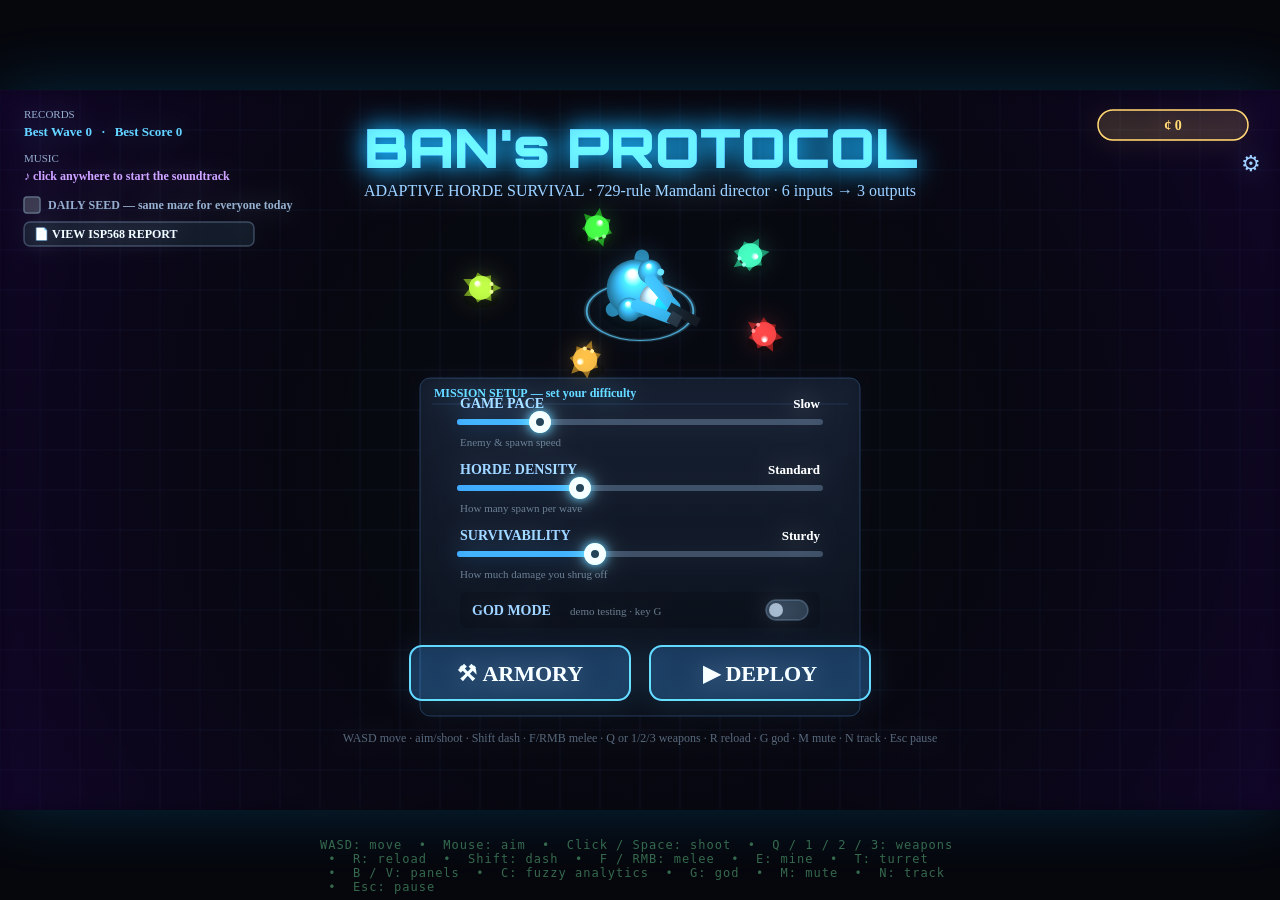
==== index.html @ 7b1310e1 "BAN's Protocol - ISP568 fuzzy horde shooter (full build + soundtrack)" ====
<!DOCTYPE html>
<html lang="en">
<head>
<meta charset="UTF-8">
<meta name="viewport" content="width=device-width, initial-scale=1.0">
<title>BAN's Protocol — Adaptive Horde Survival</title>
<!-- display font for titles; falls back to Segoe UI if offline -->
<link rel="preconnect" href="https://fonts.googleapis.com">
<link rel="preconnect" href="https://fonts.gstatic.com" crossorigin>
<link href="https://fonts.googleapis.com/css2?family=Orbitron:wght@500;700;900&display=swap" rel="stylesheet">
<link rel="stylesheet" href="css/style.css">
</head>
<body>
<div id="wrap"><canvas id="c"></canvas></div>
<div id="hint">WASD: move &nbsp;•&nbsp; Mouse: aim &nbsp;•&nbsp; Click / Space: shoot &nbsp;•&nbsp; Q / 1 / 2 / 3: weapons &nbsp;•&nbsp; R: reload &nbsp;•&nbsp; Shift: dash &nbsp;•&nbsp; F / RMB: melee &nbsp;•&nbsp; E: mine &nbsp;•&nbsp; T: turret &nbsp;•&nbsp; B / V: panels &nbsp;•&nbsp; C: fuzzy analytics &nbsp;•&nbsp; G: god &nbsp;•&nbsp; M: mute &nbsp;•&nbsp; N: track &nbsp;•&nbsp; Esc: pause</div>

<!-- Load order matters: each script builds on the previous ones. -->
<script src="js/config.js"></script>   <!-- canvas, ctx, W/H, resize -->
<script src="js/balance.js"></script>  <!-- central tuning constants -->
<script src="js/audio.js"></script>    <!-- procedural WebAudio engine (SFX + adaptive ambient) -->
<script src="js/world.js"></script>    <!-- maze generation, walls, LOS, fog, minimap -->
<script src="js/fuzzy.js"></script>    <!-- Mamdani fuzzy engine (243-rule director + per-enemy micro-FIS) -->
<script src="js/state.js"></script>    <!-- G game-state object + reset() -->
<script src="js/weapons.js"></script>  <!-- weapons, levelling, power-ups, coin meta -->
<script src="js/roguelite.js"></script><!-- perks, sector modifiers, deployables, barrels, achievements -->
<script src="js/mechanics.js"></script><!-- shoot/reload/spawn/update loop -->
<script src="js/input.js"></script>    <!-- keyboard + mouse handlers -->
<script src="js/render.js"></script>   <!-- world rendering + lights/shockwaves + pseudo-3D characters -->
<script src="js/post.js"></script>     <!-- full-screen bloom post-process -->
<script src="js/hud.js"></script>      <!-- gauges, MF graphs, rules panel, HUD -->
<script src="js/screens.js"></script>  <!-- setup / pause / death / settings / perks + click routing -->
<script src="js/analytics.js"></script><!-- fuzzy analytics overlay: control surface, heatmap, defuzz, CSV [C] -->
<script src="js/main.js"></script>     <!-- requestAnimationFrame loop -->
</body>
</html>
---- css/style.css ----
html,body{
  margin:0;height:100%;background:#06070d;overflow:hidden;
  font-family:'Segoe UI',Consolas,monospace;color:#cfe;user-select:none;
}
#wrap{position:fixed;inset:0;display:flex;align-items:center;justify-content:center;}
canvas#c{display:block;background:#06070d;box-shadow:0 0 60px #0af3;cursor:crosshair;}
#hint{
  position:fixed;bottom:6px;left:50%;transform:translateX(-50%);
  font-size:12px;color:#5a7;opacity:.6;letter-spacing:1px;
}
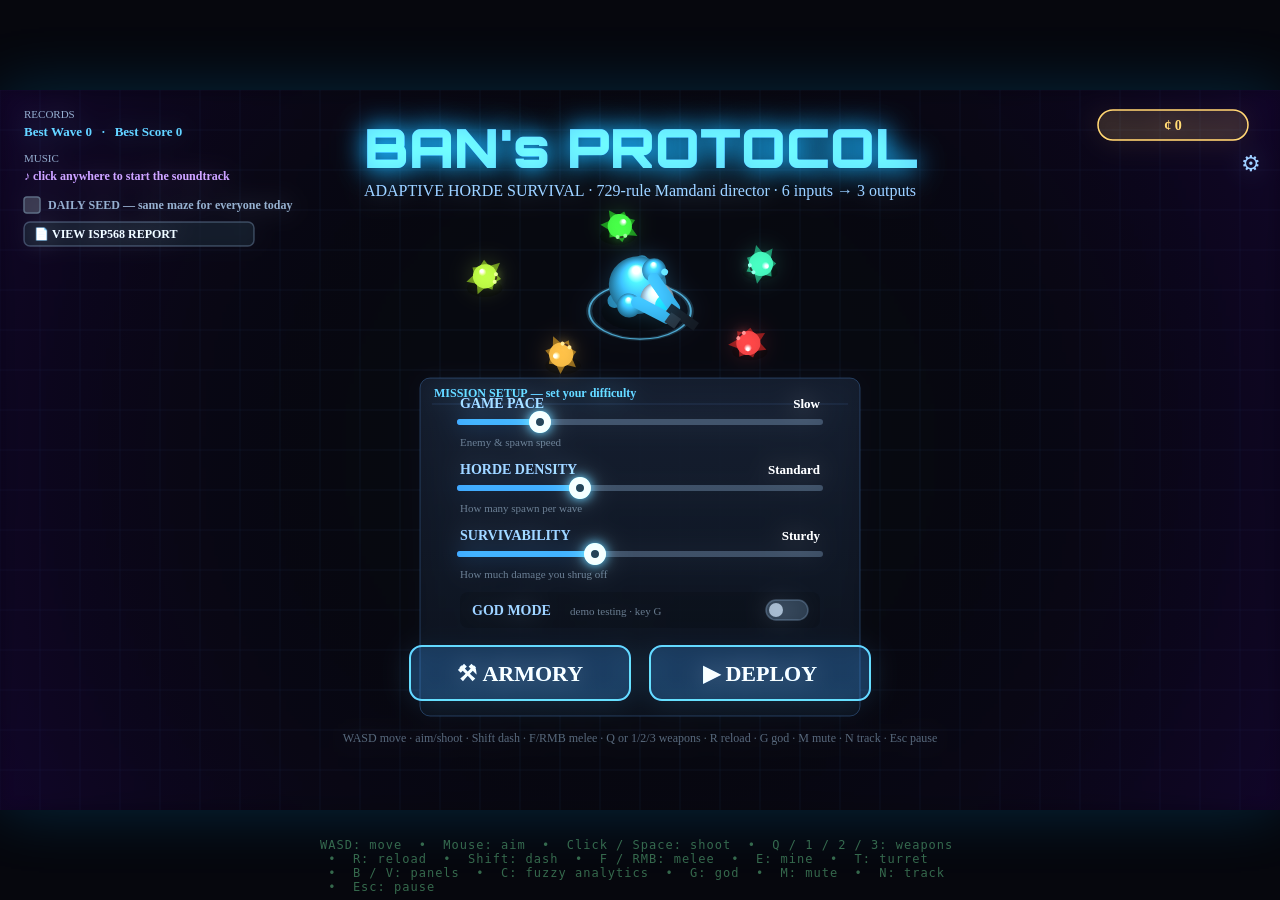
==== commit 38eeb347: "Add in-game SYSTEM DOSSIER report screen + full-report overlay (replaces external-tab report button)" ====
--- a/index.html
+++ b/index.html
@@ -12,6 +12,16 @@
 </head>
 <body>
 <div id="wrap"><canvas id="c"></canvas></div>
+
+<!-- Full-report overlay — opened from the in-game SYSTEM DOSSIER (screens.js). -->
+<div id="reportOverlay">
+  <div id="reportBar">
+    <span id="reportTitle">📄 ISP568 · BAN's Protocol — Full Report</span>
+    <button id="reportClose">✕ CLOSE&nbsp;&nbsp;(Esc)</button>
+  </div>
+  <iframe id="reportFrame" title="ISP568 BAN's Protocol Report"></iframe>
+</div>
+
 <div id="hint">WASD: move &nbsp;•&nbsp; Mouse: aim &nbsp;•&nbsp; Click / Space: shoot &nbsp;•&nbsp; Q / 1 / 2 / 3: weapons &nbsp;•&nbsp; R: reload &nbsp;•&nbsp; Shift: dash &nbsp;•&nbsp; F / RMB: melee &nbsp;•&nbsp; E: mine &nbsp;•&nbsp; T: turret &nbsp;•&nbsp; B / V: panels &nbsp;•&nbsp; C: fuzzy analytics &nbsp;•&nbsp; G: god &nbsp;•&nbsp; M: mute &nbsp;•&nbsp; N: track &nbsp;•&nbsp; Esc: pause</div>
 
 <!-- Load order matters: each script builds on the previous ones. -->
--- a/css/style.css
+++ b/css/style.css
@@ -8,3 +8,22 @@
   position:fixed;bottom:6px;left:50%;transform:translateX(-50%);
   font-size:12px;color:#5a7;opacity:.6;letter-spacing:1px;
 }
+
+/* Full-report overlay (in-page reader launched from the SYSTEM DOSSIER) */
+#reportOverlay{
+  display:none;position:fixed;inset:0;z-index:60;flex-direction:column;
+  background:rgba(4,7,14,.97);
+}
+#reportBar{
+  display:flex;align-items:center;justify-content:space-between;gap:12px;
+  padding:10px 18px;background:linear-gradient(180deg,#0e1a28,#0a1018);
+  border-bottom:1px solid rgba(95,170,255,.35);
+}
+#reportTitle{color:#5fd0ff;font:700 14px Consolas,monospace;letter-spacing:1px;}
+#reportClose{
+  background:rgba(95,208,255,.14);color:#e8f4ff;border:1px solid #5fd0ff;
+  border-radius:6px;padding:7px 14px;font:700 13px Consolas,monospace;
+  cursor:pointer;white-space:nowrap;
+}
+#reportClose:hover{background:rgba(95,208,255,.30);}
+#reportFrame{flex:1;width:100%;border:0;background:#fff;}
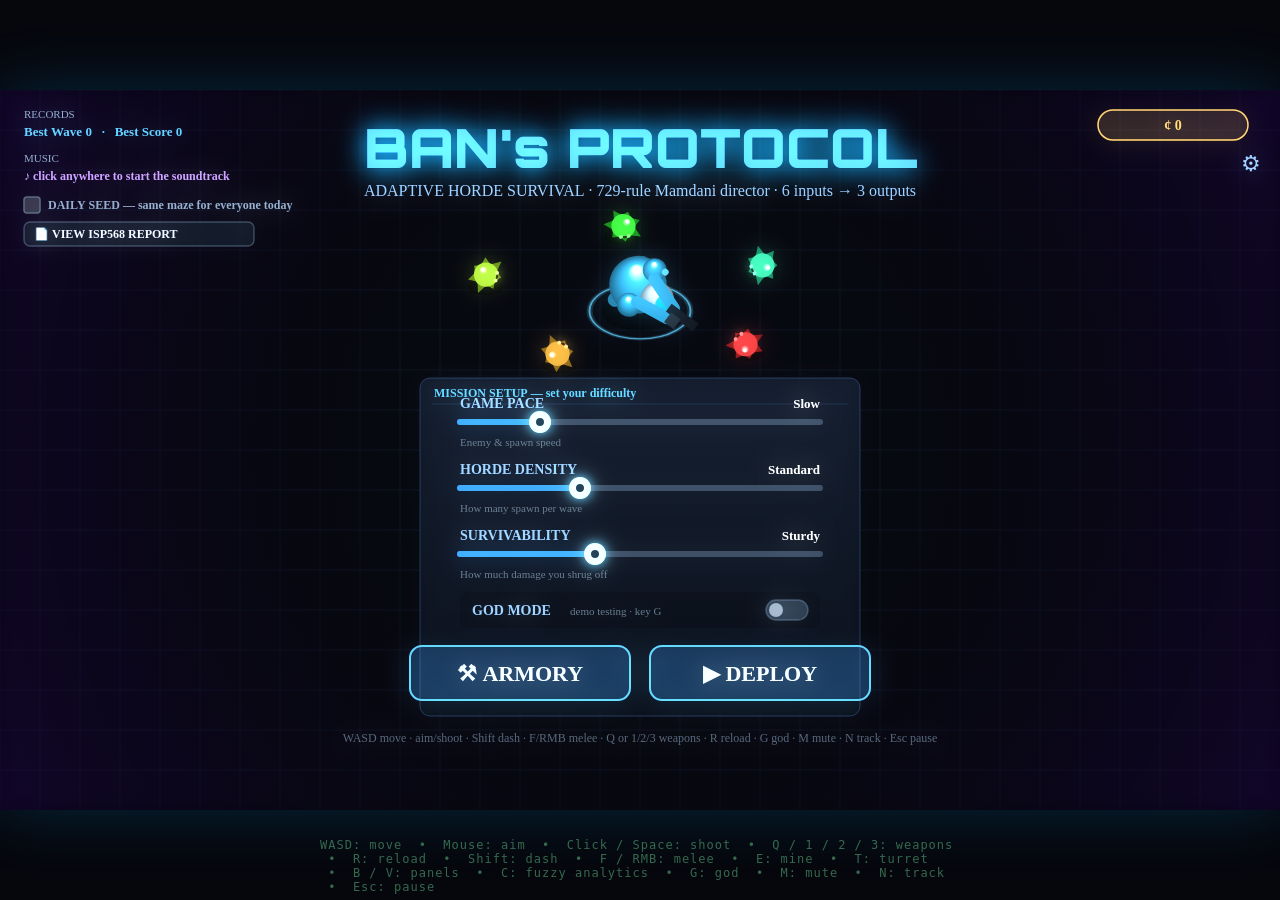
==== commit d3784e84: "Full report reimagined in game/HUD style (report/dossier.html): live Mamdani cockpit + 729-rule tabl" ====
--- a/index.html
+++ b/index.html
@@ -12,16 +12,6 @@
 </head>
 <body>
 <div id="wrap"><canvas id="c"></canvas></div>
-
-<!-- Full-report overlay — opened from the in-game SYSTEM DOSSIER (screens.js). -->
-<div id="reportOverlay">
-  <div id="reportBar">
-    <span id="reportTitle">📄 ISP568 · BAN's Protocol — Full Report</span>
-    <button id="reportClose">✕ CLOSE&nbsp;&nbsp;(Esc)</button>
-  </div>
-  <iframe id="reportFrame" title="ISP568 BAN's Protocol Report"></iframe>
-</div>
-
 <div id="hint">WASD: move &nbsp;•&nbsp; Mouse: aim &nbsp;•&nbsp; Click / Space: shoot &nbsp;•&nbsp; Q / 1 / 2 / 3: weapons &nbsp;•&nbsp; R: reload &nbsp;•&nbsp; Shift: dash &nbsp;•&nbsp; F / RMB: melee &nbsp;•&nbsp; E: mine &nbsp;•&nbsp; T: turret &nbsp;•&nbsp; B / V: panels &nbsp;•&nbsp; C: fuzzy analytics &nbsp;•&nbsp; G: god &nbsp;•&nbsp; M: mute &nbsp;•&nbsp; N: track &nbsp;•&nbsp; Esc: pause</div>
 
 <!-- Load order matters: each script builds on the previous ones. -->
--- a/css/style.css
+++ b/css/style.css
@@ -8,22 +8,3 @@
   position:fixed;bottom:6px;left:50%;transform:translateX(-50%);
   font-size:12px;color:#5a7;opacity:.6;letter-spacing:1px;
 }
-
-/* Full-report overlay (in-page reader launched from the SYSTEM DOSSIER) */
-#reportOverlay{
-  display:none;position:fixed;inset:0;z-index:60;flex-direction:column;
-  background:rgba(4,7,14,.97);
-}
-#reportBar{
-  display:flex;align-items:center;justify-content:space-between;gap:12px;
-  padding:10px 18px;background:linear-gradient(180deg,#0e1a28,#0a1018);
-  border-bottom:1px solid rgba(95,170,255,.35);
-}
-#reportTitle{color:#5fd0ff;font:700 14px Consolas,monospace;letter-spacing:1px;}
-#reportClose{
-  background:rgba(95,208,255,.14);color:#e8f4ff;border:1px solid #5fd0ff;
-  border-radius:6px;padding:7px 14px;font:700 13px Consolas,monospace;
-  cursor:pointer;white-space:nowrap;
-}
-#reportClose:hover{background:rgba(95,208,255,.30);}
-#reportFrame{flex:1;width:100%;border:0;background:#fff;}
